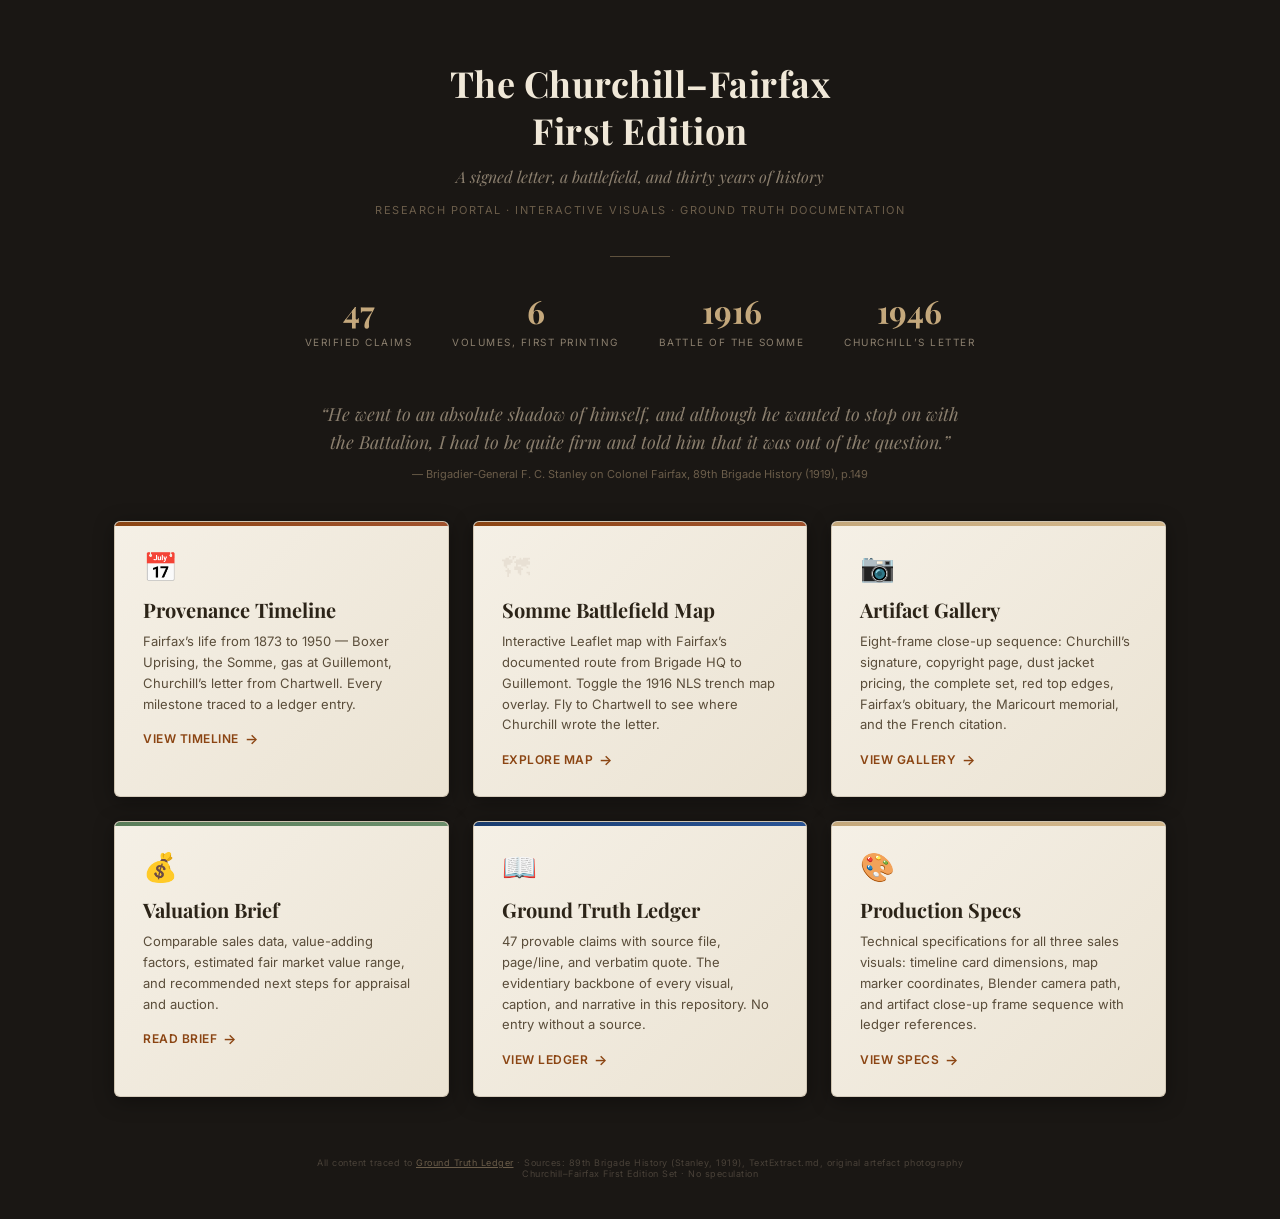
==== research/index.html @ 559ff301 "Add trench tutorial assets, flythrough screenshots, and research HTML pages Made-with: Cursor" ====
<!DOCTYPE html>
<html lang="en">
<head>
<meta charset="UTF-8">
<meta name="viewport" content="width=device-width, initial-scale=1.0">
<title>Churchill–Fairfax First Edition — Research Portal</title>
<style>
  @import url('https://fonts.googleapis.com/css2?family=Playfair+Display:ital,wght@0,400;0,700;1,400&family=Inter:wght@300;400;500;600&display=swap');

  * { margin: 0; padding: 0; box-sizing: border-box; }

  body {
    background: #1a1714;
    font-family: 'Inter', sans-serif;
    color: #e8e0d4;
    min-height: 100vh;
  }

  .hero {
    text-align: center;
    padding: 60px 24px 40px;
    position: relative;
  }

  .hero::after {
    content: '';
    position: absolute;
    bottom: 0;
    left: 50%;
    transform: translateX(-50%);
    width: 60px;
    height: 1px;
    background: rgba(196,168,124,0.4);
  }

  .hero h1 {
    font-family: 'Playfair Display', serif;
    font-size: 36px;
    font-weight: 700;
    color: #f0e8d8;
    letter-spacing: 0.5px;
    line-height: 1.3;
  }

  .hero .tagline {
    font-family: 'Playfair Display', serif;
    font-size: 16px;
    font-style: italic;
    color: #8b7f6e;
    margin-top: 12px;
  }

  .hero .meta {
    font-size: 11px;
    color: #6b5d4a;
    margin-top: 16px;
    letter-spacing: 1.5px;
    text-transform: uppercase;
  }

  .cards {
    display: grid;
    grid-template-columns: repeat(auto-fit, minmax(320px, 1fr));
    gap: 24px;
    max-width: 1100px;
    margin: 40px auto;
    padding: 0 24px;
  }

  .card {
    background: linear-gradient(135deg, #f5f0e6 0%, #ebe3d3 100%);
    border-radius: 6px;
    overflow: hidden;
    border: 1px solid rgba(139,119,90,0.3);
    box-shadow: 0 4px 20px rgba(0,0,0,0.35);
    transition: transform 0.2s ease, box-shadow 0.2s ease;
    text-decoration: none;
    color: inherit;
    display: block;
  }

  .card:hover {
    transform: translateY(-4px);
    box-shadow: 0 8px 32px rgba(0,0,0,0.5);
  }

  .card-color-bar {
    height: 4px;
  }

  .bar-military { background: linear-gradient(90deg, #8b4513, #a0522d); }
  .bar-churchill { background: linear-gradient(90deg, #193c6e, #2a5494); }
  .bar-artifact { background: linear-gradient(90deg, #c4a87c, #d4b88c); }
  .bar-value { background: linear-gradient(90deg, #5a7d5a, #6b8e6b); }

  .card-body {
    padding: 24px 28px 28px;
  }

  .card-icon {
    font-size: 28px;
    margin-bottom: 12px;
    display: block;
  }

  .card-title {
    font-family: 'Playfair Display', serif;
    font-size: 20px;
    font-weight: 700;
    color: #2c2418;
    margin-bottom: 8px;
  }

  .card-desc {
    font-size: 13px;
    color: #5a4d3a;
    line-height: 1.6;
    margin-bottom: 16px;
  }

  .card-cta {
    font-size: 12px;
    font-weight: 600;
    color: #8b4513;
    letter-spacing: 0.5px;
    text-transform: uppercase;
    display: flex;
    align-items: center;
    gap: 6px;
  }

  .card-cta::after {
    content: '\2192';
    font-size: 14px;
  }

  /* Summary stats */
  .stats {
    display: flex;
    justify-content: center;
    gap: 40px;
    padding: 32px 24px;
    flex-wrap: wrap;
  }

  .stat {
    text-align: center;
  }

  .stat-number {
    font-family: 'Playfair Display', serif;
    font-size: 32px;
    font-weight: 700;
    color: #c4a87c;
  }

  .stat-label {
    font-size: 10px;
    letter-spacing: 1.5px;
    text-transform: uppercase;
    color: #8b7f6e;
    margin-top: 4px;
  }

  /* Quote banner */
  .quote-banner {
    max-width: 700px;
    margin: 20px auto 40px;
    text-align: center;
    padding: 0 24px;
  }

  .quote-banner blockquote {
    font-family: 'Playfair Display', serif;
    font-size: 18px;
    font-style: italic;
    color: #8b7f6e;
    line-height: 1.6;
  }

  .quote-banner .attribution {
    font-size: 11px;
    color: #6b5d4a;
    margin-top: 10px;
  }

  .footer {
    text-align: center;
    padding: 20px 24px 40px;
    font-size: 9px;
    color: #4a4239;
    letter-spacing: 0.5px;
  }

  .footer a {
    color: #6b5d4a;
    text-decoration: underline;
  }

  @media (max-width: 600px) {
    .hero h1 { font-size: 26px; }
    .stats { gap: 24px; }
    .stat-number { font-size: 24px; }
  }
</style>
</head>
<body>

<div class="hero">
  <h1>The Churchill&ndash;Fairfax<br>First Edition</h1>
  <div class="tagline">A signed letter, a battlefield, and thirty years of history</div>
  <div class="meta">Research Portal &middot; Interactive Visuals &middot; Ground Truth Documentation</div>
</div>

<div class="stats">
  <div class="stat">
    <div class="stat-number">47</div>
    <div class="stat-label">Verified Claims</div>
  </div>
  <div class="stat">
    <div class="stat-number">6</div>
    <div class="stat-label">Volumes, First Printing</div>
  </div>
  <div class="stat">
    <div class="stat-number">1916</div>
    <div class="stat-label">Battle of the Somme</div>
  </div>
  <div class="stat">
    <div class="stat-number">1946</div>
    <div class="stat-label">Churchill&rsquo;s Letter</div>
  </div>
</div>

<div class="quote-banner">
  <blockquote>
    &ldquo;He went to an absolute shadow of himself, and although he wanted to stop on with the Battalion, I had to be quite firm and told him that it was out of the question.&rdquo;
  </blockquote>
  <div class="attribution">&mdash; Brigadier-General F. C. Stanley on Colonel Fairfax, 89th Brigade History (1919), p.149</div>
</div>

<div class="cards">

  <a class="card" href="provenance-timeline.html">
    <div class="card-color-bar bar-military"></div>
    <div class="card-body">
      <span class="card-icon">&#x1F4C5;</span>
      <div class="card-title">Provenance Timeline</div>
      <div class="card-desc">
        Fairfax&rsquo;s life from 1873 to 1950 &mdash; Boxer Uprising, the Somme, gas at Guillemont,
        Churchill&rsquo;s letter from Chartwell. Every milestone traced to a ledger entry.
      </div>
      <div class="card-cta">View timeline</div>
    </div>
  </a>

  <a class="card" href="somme-battlefield-map.html">
    <div class="card-color-bar bar-military"></div>
    <div class="card-body">
      <span class="card-icon">&#x1F5FA;</span>
      <div class="card-title">Somme Battlefield Map</div>
      <div class="card-desc">
        Interactive Leaflet map with Fairfax&rsquo;s documented route from Brigade HQ to Guillemont.
        Toggle the 1916 NLS trench map overlay. Fly to Chartwell to see where Churchill wrote the letter.
      </div>
      <div class="card-cta">Explore map</div>
    </div>
  </a>

  <a class="card" href="artifact-gallery.html">
    <div class="card-color-bar bar-artifact"></div>
    <div class="card-body">
      <span class="card-icon">&#x1F4F7;</span>
      <div class="card-title">Artifact Gallery</div>
      <div class="card-desc">
        Eight-frame close-up sequence: Churchill&rsquo;s signature, copyright page, dust jacket pricing,
        the complete set, red top edges, Fairfax&rsquo;s obituary, the Maricourt memorial, and the French citation.
      </div>
      <div class="card-cta">View gallery</div>
    </div>
  </a>

  <a class="card" href="valuation-brief.html">
    <div class="card-color-bar bar-value"></div>
    <div class="card-body">
      <span class="card-icon">&#x1F4B0;</span>
      <div class="card-title">Valuation Brief</div>
      <div class="card-desc">
        Comparable sales data, value-adding factors, estimated fair market value range,
        and recommended next steps for appraisal and auction.
      </div>
      <div class="card-cta">Read brief</div>
    </div>
  </a>

  <a class="card" href="ground-truth-ledger.md">
    <div class="card-color-bar bar-churchill"></div>
    <div class="card-body">
      <span class="card-icon">&#x1F4D6;</span>
      <div class="card-title">Ground Truth Ledger</div>
      <div class="card-desc">
        47 provable claims with source file, page/line, and verbatim quote. The evidentiary backbone
        of every visual, caption, and narrative in this repository. No entry without a source.
      </div>
      <div class="card-cta">View ledger</div>
    </div>
  </a>

  <a class="card" href="sales-visual-spec.md">
    <div class="card-color-bar bar-artifact"></div>
    <div class="card-body">
      <span class="card-icon">&#x1F3A8;</span>
      <div class="card-title">Production Specs</div>
      <div class="card-desc">
        Technical specifications for all three sales visuals: timeline card dimensions, map marker
        coordinates, Blender camera path, and artifact close-up frame sequence with ledger references.
      </div>
      <div class="card-cta">View specs</div>
    </div>
  </a>

</div>

<div class="footer">
  All content traced to <a href="ground-truth-ledger.md">Ground Truth Ledger</a> &middot;
  Sources: 89th Brigade History (Stanley, 1919), TextExtract.md, original artefact photography<br>
  Churchill&ndash;Fairfax First Edition Set &middot; No speculation
</div>

</body>
</html>
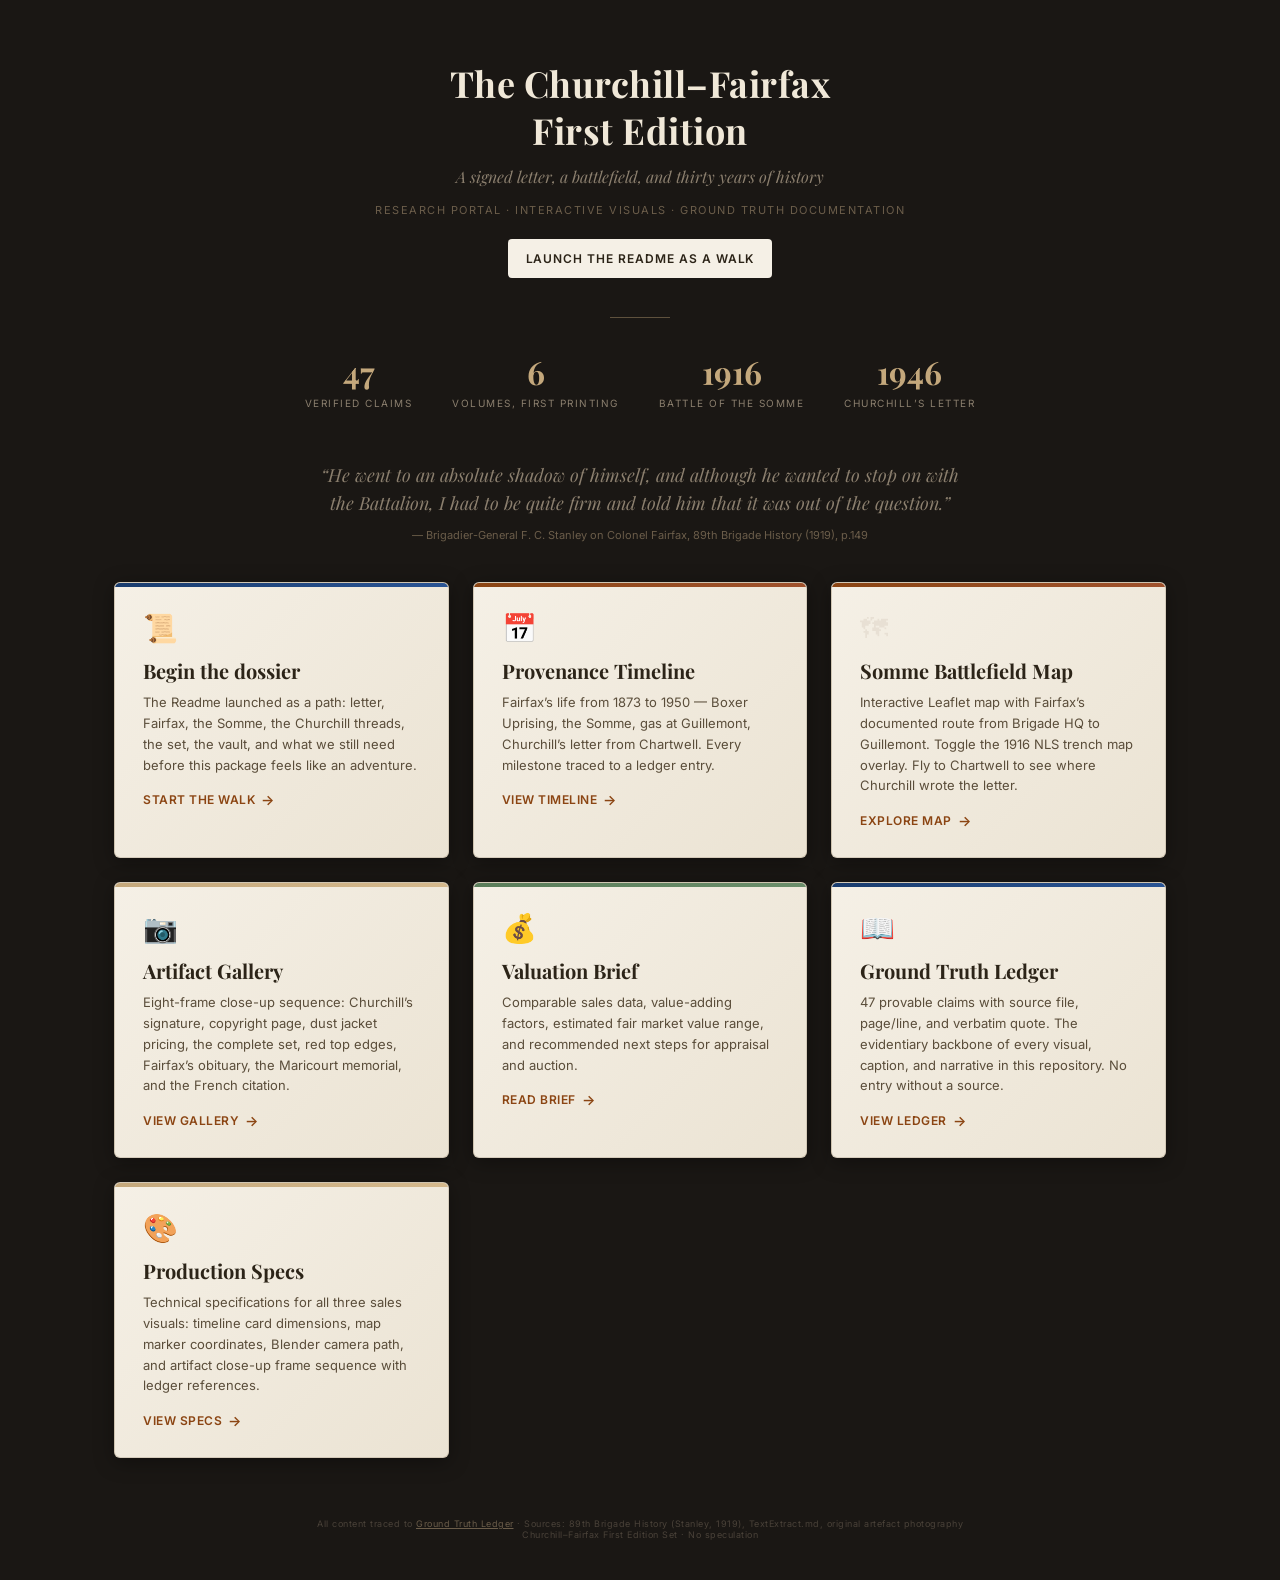
==== commit 98a7ef2b: "feat: launch the Readme as an adventure walk Add a sequential HTML path through the existing dossier" ====
--- a/research/index.html
+++ b/research/index.html
@@ -57,6 +57,22 @@
     letter-spacing: 1.5px;
     text-transform: uppercase;
   }
+
+  .launch {
+    display: inline-block;
+    margin-top: 22px;
+    text-decoration: none;
+    font-size: 12px;
+    font-weight: 600;
+    letter-spacing: 0.08em;
+    text-transform: uppercase;
+    color: #2c2418;
+    background: #f5f0e6;
+    padding: 12px 18px;
+    border-radius: 4px;
+  }
+
+  .launch:hover { background: #fff8ec; }
 
   .cards {
     display: grid;
@@ -210,6 +226,7 @@
   <h1>The Churchill&ndash;Fairfax<br>First Edition</h1>
   <div class="tagline">A signed letter, a battlefield, and thirty years of history</div>
   <div class="meta">Research Portal &middot; Interactive Visuals &middot; Ground Truth Documentation</div>
+  <a class="launch" href="adventure.html">Launch the Readme as a walk</a>
 </div>
 
 <div class="stats">
@@ -240,6 +257,19 @@
 
 <div class="cards">
 
+  <a class="card" href="adventure.html">
+    <div class="card-color-bar bar-churchill"></div>
+    <div class="card-body">
+      <span class="card-icon">&#x1F4DC;</span>
+      <div class="card-title">Begin the dossier</div>
+      <div class="card-desc">
+        The Readme launched as a path: letter, Fairfax, the Somme, the Churchill threads,
+        the set, the vault, and what we still need before this package feels like an adventure.
+      </div>
+      <div class="card-cta">Start the walk</div>
+    </div>
+  </a>
+
   <a class="card" href="provenance-timeline.html">
     <div class="card-color-bar bar-military"></div>
     <div class="card-body">
